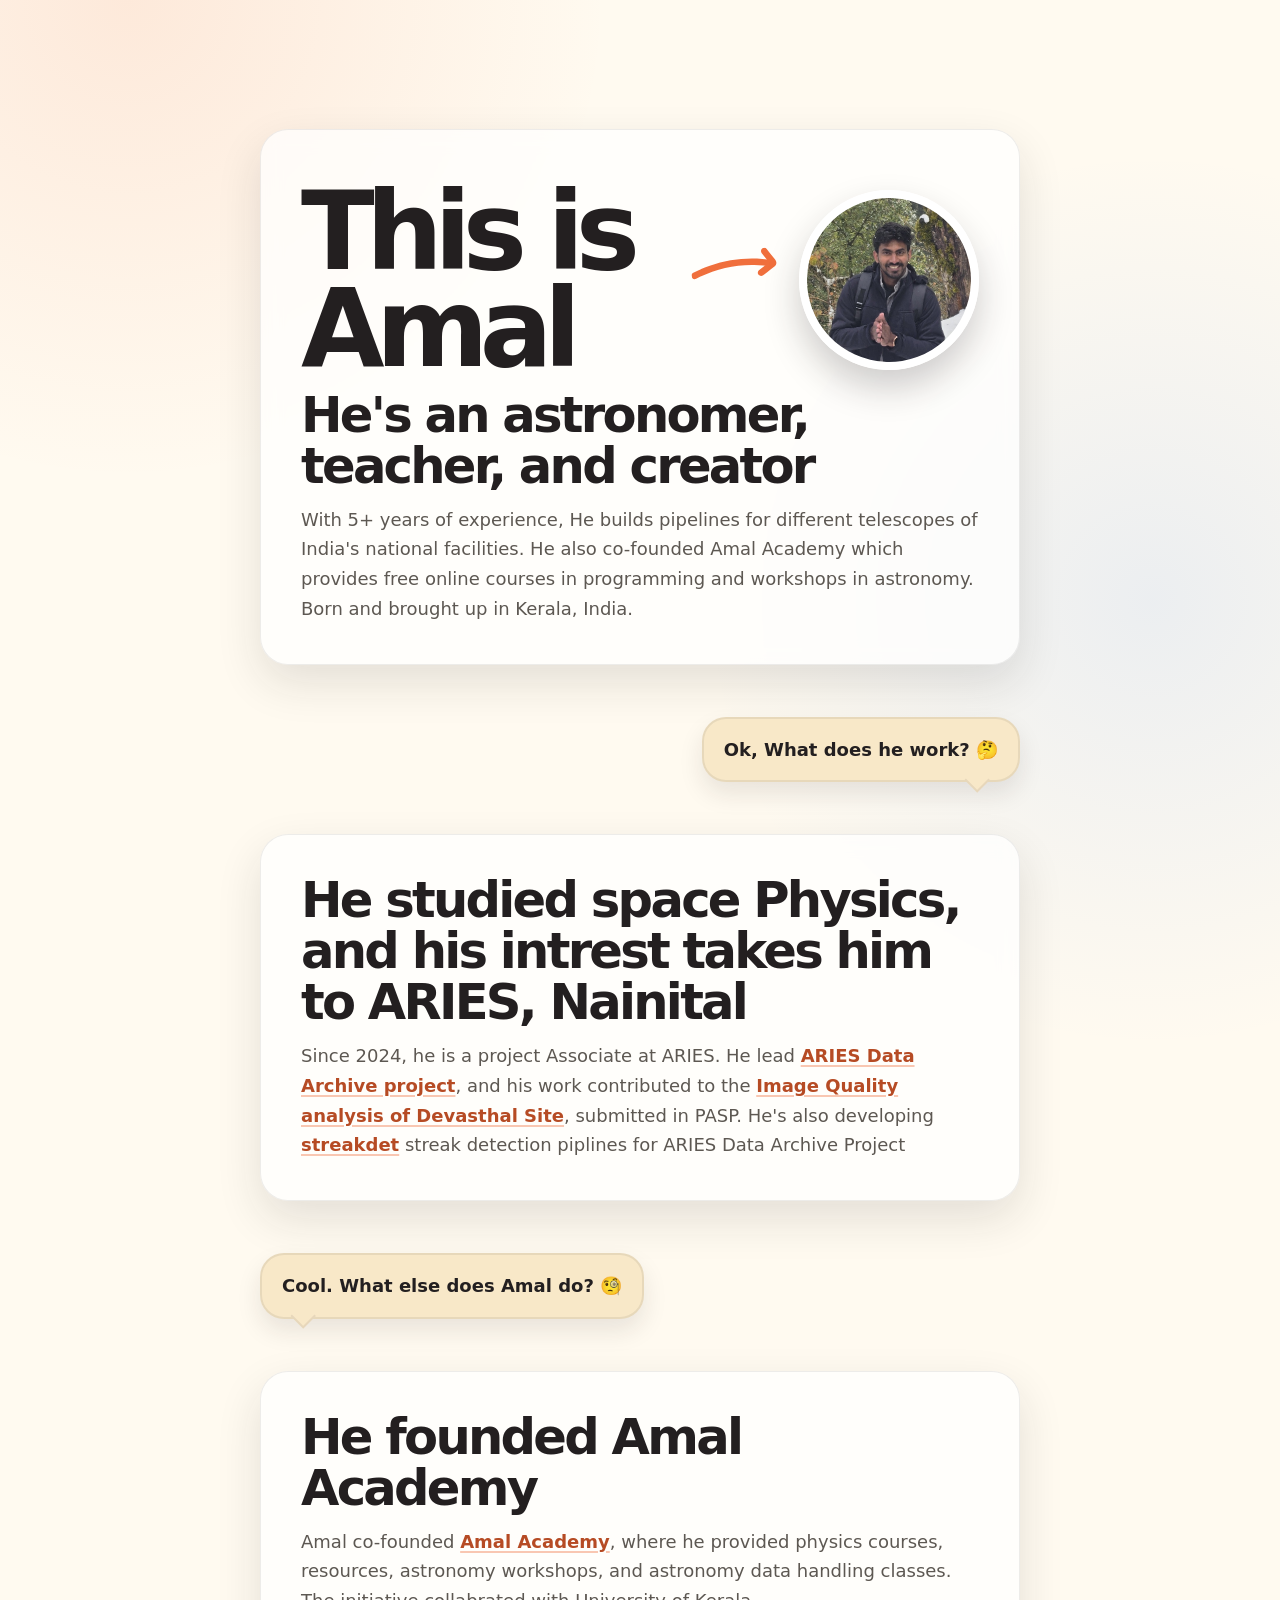
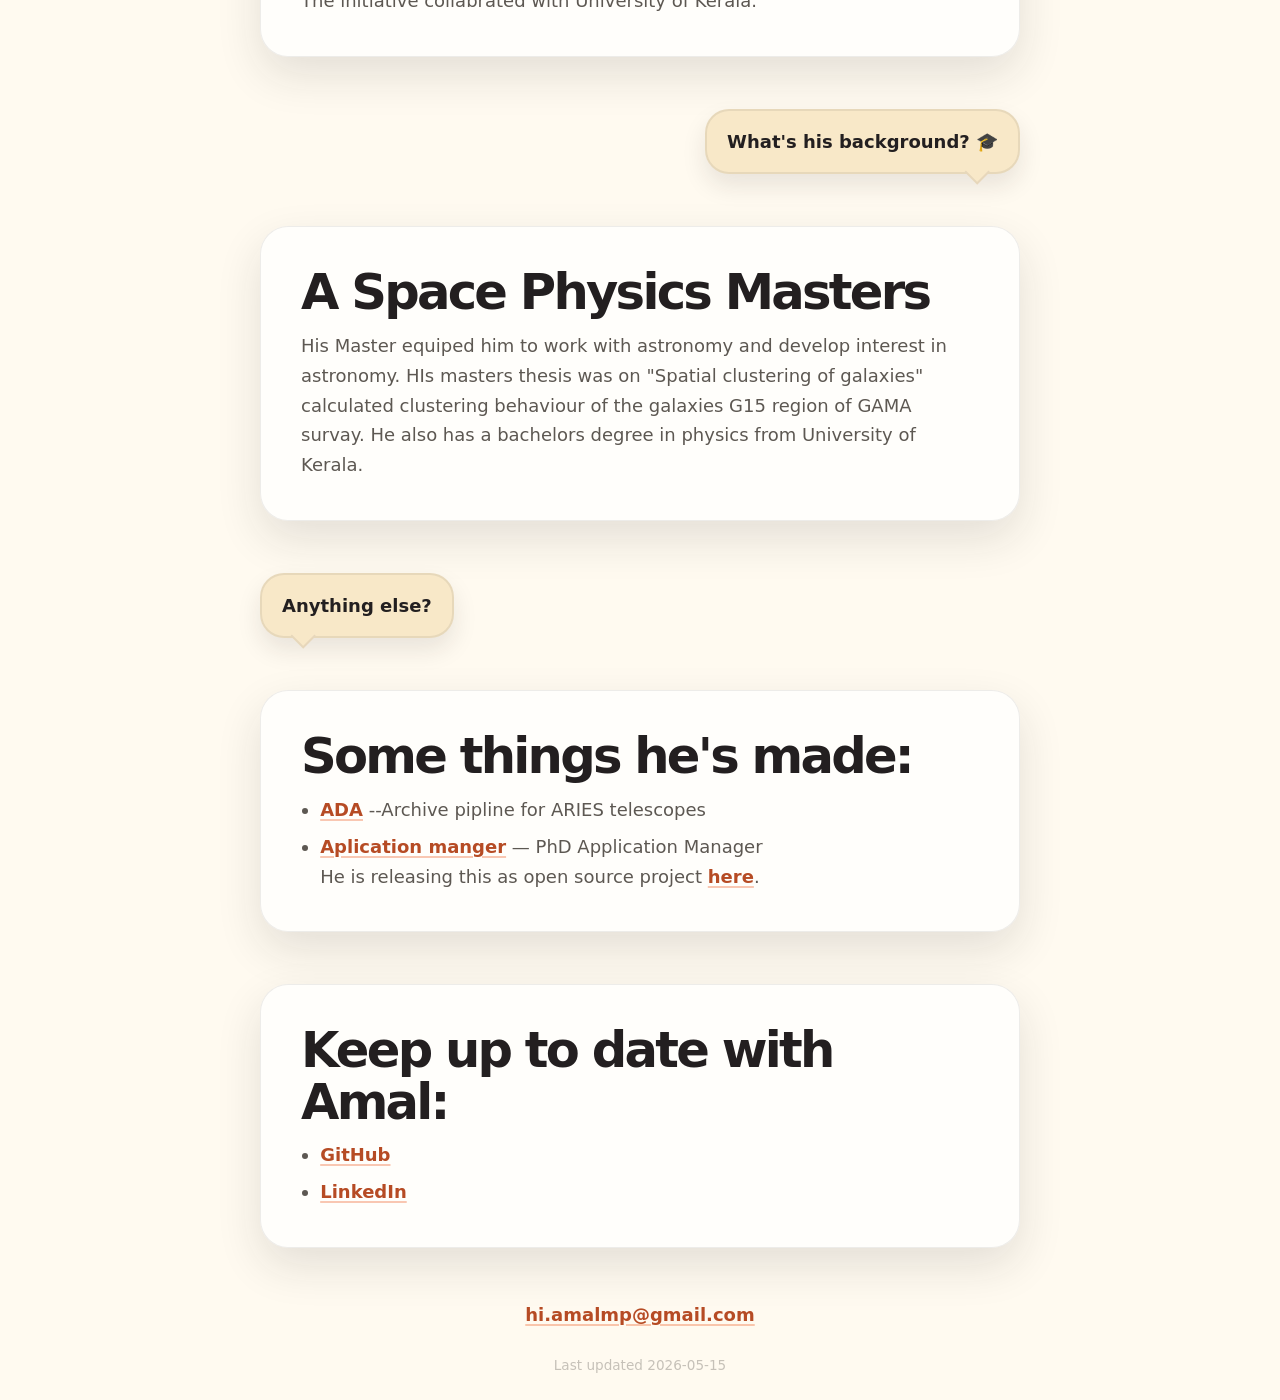
==== index.html @ 7bfc57bb "small corrections" ====
<!DOCTYPE html>
<html lang="en">
  <head>
    <meta charset="UTF-8" />
    <meta name="viewport" content="width=device-width, initial-scale=1" />
    <title>Amal MP</title>
    <meta
      name="description"
      content="Amal MP— astronomer, teacher, and creator."
    />
    <meta
      name="keywords"
      content="Amal MP, Astronomer, Teacher, Creator, Astrophysics, Image Quality, Air Quality, open-seneca, Observatory Software, University of Kerala, ARIES, Project Associate"
    />
    <meta property="og:title" content="Amal MP" />
    <meta property="og:type" content="website" />
    <meta
      property="og:description"
      content="Amal MP— astronomer, teacher, and creator based in India."
    />
    <meta property="og:image" content="/amal-photo.jpg" />
    <meta property="og:url" content="#" />
    <link rel="icon" type="image/x-icon" href="https://www.ppp.one/favicon.png" />
    <link rel="stylesheet" href="style.css" />
  </head>
  <body>
    <main>
      <section>
        <div class="hero">
          <h1>This is Amal</h1>
          <svg
            xmlns="http://www.w3.org/2000/svg"
            id="arrow"
            viewBox="00 0 85.76062 25.94"
            creator="Katerina Limpitsouni"
            aria-hidden="true"
            focusable="false" -->
          >
            <path
              d="M3.0696,14.35003c14.77852-4.66461,30.54831-5.6899,45.76236-2.61603,4.44585,.89825,8.8161,2.1243,13.095,3.6261,1.274,.44715,2.73515-.50817,3.0753-1.7461,.37901-1.37937-.46745-2.62652-1.7461-3.0753C47.82195,5.12165,31.2588,3.6356,15.11839,6.30519c-4.53218,.74961-8.99807,1.84099-13.37799,3.22345C-1.31727,10.49374-.01125,15.32246,3.0696,14.35003h0Z"
              origin="undraw"
            ></path> 
             <path
              d="M55.97417,3.76117l2.58581,4.86421,1.32984,2.5016,.66492,1.2508c.08649,.16269,.16913,.42327,.29552,.55591-.51452-.53997,1.42541-2.15361,.51312-1.82543-.8054,.28974-1.58804,.8423-2.34456,1.24356-.82749,.4389-1.65498,.87781-2.48247,1.31671-1.65498,.87781-3.30996,1.75562-4.96494,2.63342-1.15699,.61367-1.60767,2.31798-.89688,3.42047,.75851,1.17651,2.18291,1.55329,3.42047,.89688,1.93081-1.02411,3.86162-2.04822,5.79243-3.07233,.91943-.48767,1.83887-.97534,2.7583-1.46301,1.14784-.60882,2.34415-1.1119,2.8815-2.38522,.54904-1.30103,.0367-2.54313-.58127-3.70559l-1.55149-2.91853c-1.03432-1.94569-2.06865-3.89137-3.10297-5.83706-.61473-1.15638-2.31725-1.60814-3.42047-.89688-1.17565,.75796-1.55443,2.18355-.89688,3.42047h0Z"
            ></path>
          </svg>
          <img
            src="/amal-photo.jpg"
            id="pf"
            alt="Profile photo"
            fetchpriority="high"
            decoding="async"
            loading="eager"
            height="180"
          />
        </div>

        <h2>He's an astronomer, teacher, and creator</h2>
        <p>
          With 5+ years of experience, He builds pipelines for different telescopes of India's national facilities. He also co-founded Amal Academy which provides 
          free online courses in programming and workshops in astronomy. Born and brought up in Kerala, India.
      </section>

      <div class="speech">
        <div class="bubble">
          Ok, What does he work? 🤔
          <span class="arrow"></span>
        </div>
      </div>

      <section>
        <h2>
          He studied space Physics, and his intrest takes him to ARIES, Nainital
        </h2>
        <p>
          Since 2024, he is a project Associate at ARIES. He lead
          <a href="https://github.com/mp-amal/ARIES-archive" target="_blank" rel="noopener noreferrer"
            >ARIES Data Archive project</a
          >, and his work contributed to the
          <a href="#" target="_blank" rel="noopener noreferrer"
            >Image Quality analysis of Devasthal Site</a
          >, submitted in PASP. He's also developing
          <a href="#" target="_blank" rel="noopener noreferrer">streakdet</a> streak detection piplines for ARIES Data Archive Project
        </p>
      </section>

      <div class="speech">
        <div class="bubble">
          Cool. What else does Amal do? 🧐
          <span class="arrow"></span>
        </div>
      </div>

      <section>
        <h2>He founded Amal Academy</h2>
        <p>
          Amal co-founded
          <a href="https://play.google.com/store/apps/details?id=co.penny.uaugv&hl=en" target="_blank" rel="noopener noreferrer">Amal Academy</a>,
          where he provided physics courses, resources, astronomy workshops, and astronomy data handling classes. The initiative collabrated with University of Kerala. 
          <!-- The work
          led to a method for
          <a href="https://www.nature.com/articles/s44407-025-00038-1" target="_blank" rel="noopener noreferrer"
            >detecting urban PM2.5 hotspots</a
          >, published in npj Clean Air. In 2025, open-seneca donated a large
          number of portable sensors to initiatives around the world. -->
        </p>
      </section>

      <div class="speech">
        <div class="bubble">
          What's his background? 🎓
          <span class="arrow"></span>
        </div>
      </div>

      <section>
        <h2>A Space Physics Masters</h2>
        <p>
          His Master equiped him to work with astronomy and develop interest in astronomy. HIs masters thesis was on "Spatial clustering of galaxies" calculated clustering behaviour of the galaxies G15 region of GAMA survay. He also has a bachelors degree in physics from University of Kerala.
        </p>
      </section>

      <div class="speech">
        <div class="bubble">
          Anything else?
          <span class="arrow"></span>
        </div>
      </div>

      <section>
        <h2>Some things he's made:</h2>
        <ul>
          <li>
            <a href="https://github.com/mp-amal/ARIES-archive" target="_blank" rel="noopener noreferrer">ADA</a>
            --Archive pipline for ARIES  telescopes
          </li>
          <li>
            <a href="https://github.com/mp-amal/Application-mangaer" target="_blank" rel="noopener noreferrer">Aplication manger</a>
            — PhD Application Manager
            <p>He is releasing this as open source project <a href="https://github.com/mp-amal/Application-mangaer" target="_blank" rel="noopener noreferrer">here</a>.</p>
          </li>
          <!-- <li>
            <a href="https://weatherflip.com/" target="_blank" rel="noopener noreferrer">weatherflip</a>
            — find your perfect weather
          </li> -->
        </ul>
      </section>

      <section>
        <h2>Keep up to date with Amal:</h2>
        <ul>
          <li>
            <a href="https://github.com/mp-amal" target="_blank" rel="noopener noreferrer">GitHub</a>
          </li>
          <li>
            <a href="https://www.linkedin.com/in/amal-mp-spacescince-guy/" target="_blank" rel="noopener noreferrer"
              >LinkedIn</a
            >
          </li>
          <!-- <li>
            <a href="https://scholar.google.co.uk/citations?user=hqzqqhYAAAAJ&amp;hl=en" target="_blank" rel="noopener noreferrer"
              >Google Scholar</a
            >
          </li> -->
        </ul>
      </section>

      <p class="resume-link">
        <!-- <a href="https://www.ppp.one/PPP_resume.pdf">Contact him</a> -->
        <a href="mailto:hi.amalmp@gmail.com">hi.amalmp@gmail.com</a>
      </p>
      <p class="last-updated">Last updated 2026-05-15</p>
    </main>

    <script
      data-goatcounter="https://pppone.goatcounter.com/count"
      async
      src="//gc.zgo.at/count.js"
    ></script>
  </body>
</html>
---- style.css ----
:root {
  color-scheme: light;
  --bg: #fffaf0;
  --surface: #ffffff;
  --ink: #231f20;
  --muted: #5d5852;
  --accent: #f06f3c;
  --accent-dark: #b64b24;
  --bubble: #f8e8c8;
  --shadow: 0 18px 45px rgba(35, 31, 32, 0.12);
  --radius: 28px;
  --content: 760px;
  font-family: Inter, ui-sans-serif, system-ui, -apple-system, BlinkMacSystemFont,
    "Segoe UI", sans-serif;
}

* {
  box-sizing: border-box;
}

html {
  min-height: 100%;
  scroll-behavior: smooth;
}

body {
  min-height: 100%;
  margin: 0;
  background:
    radial-gradient(circle at 10% 0%, rgba(240, 111, 60, 0.12), transparent 30rem),
    radial-gradient(circle at 90% 20%, rgba(66, 135, 245, 0.1), transparent 28rem),
    var(--bg);
  color: var(--ink);
  font-size: clamp(1rem, 0.94rem + 0.28vw, 1.125rem);
  line-height: 1.65;
}

main {
  width: min(calc(100% - 2rem), var(--content));
  margin: 0 auto;
  padding: clamp(2rem, 6vw, 5rem) 0 1.5rem;
}

section {
  margin: clamp(1.75rem, 5vw, 3.25rem) 0;
  padding: clamp(1.5rem, 4vw, 2.5rem);
  background: rgba(255, 255, 255, 0.72);
  border: 1px solid rgba(35, 31, 32, 0.08);
  border-radius: var(--radius);
  box-shadow: var(--shadow);
  backdrop-filter: blur(10px);
}

.hero {
  position: relative;
  display: grid;
  grid-template-columns: 1fr auto;
  align-items: center;
  gap: clamp(1rem, 4vw, 2rem);
  min-height: 220px;
}

h1,
h2,
p,
ul {
  margin-top: 0;
}

h1 {
  max-width: 8ch;
  margin-bottom: 0;
  font-size: clamp(3rem, 11vw, 6.75rem);
  line-height: 0.9;
  letter-spacing: -0.08em;
}

h2 {
  margin-bottom: 0.8rem;
  font-size: clamp(1.65rem, 5vw, 3.1rem);
  line-height: 1.03;
  letter-spacing: -0.055em;
}

p,
ul {
  color: var(--muted);
}

p:last-child,
ul:last-child {
  margin-bottom: 0;
}

ul {
  padding-left: 1.2rem;
}

li + li {
  margin-top: 0.45rem;
}

a {
  color: var(--accent-dark);
  font-weight: 700;
  text-decoration-color: rgba(240, 111, 60, 0.38);
  text-decoration-thickness: 0.12em;
  text-underline-offset: 0.18em;
  transition: color 160ms ease, text-decoration-color 160ms ease;
}

a:hover,
a:focus-visible {
  color: var(--accent);
  text-decoration-color: currentColor;
}

#pf {
  width: clamp(8.5rem, 26vw, 11.25rem);
  height: clamp(8.5rem, 26vw, 11.25rem);
  object-fit: cover;
  border: 8px solid var(--surface);
  border-radius: 50%;
  box-shadow: 0 18px 35px rgba(35, 31, 32, 0.22);
  transform: rotate(2deg);
}

#arrow {
  position: absolute;
  right: clamp(7.4rem, 22vw, 11rem);
  top: 37%;
  width: clamp(4.2rem, 15vw, 7rem);
  fill: var(--accent);
  transform: rotate(-10deg);
}

.speech {
  display: flex;
  margin: clamp(1.25rem, 5vw, 2.6rem) 0;
}

.speech:nth-of-type(odd) {
  justify-content: flex-end;
}

.bubble {
  position: relative;
  max-width: min(100%, 430px);
  padding: 1rem 1.25rem;
  background: var(--bubble);
  border: 2px solid rgba(35, 31, 32, 0.08);
  border-radius: 24px;
  color: var(--ink);
  font-weight: 800;
  box-shadow: 0 12px 25px rgba(35, 31, 32, 0.1);
}

.bubble .arrow {
  position: absolute;
  bottom: -0.55rem;
  left: 2rem;
  width: 1.15rem;
  height: 1.15rem;
  background: inherit;
  border-right: 2px solid rgba(35, 31, 32, 0.08);
  border-bottom: 2px solid rgba(35, 31, 32, 0.08);
  transform: rotate(45deg);
}

.speech:nth-of-type(odd) .bubble .arrow {
  right: 2rem;
  left: auto;
}

.resume-link,
.last-updated {
  text-align: center;
}

.resume-link {
  margin-bottom: 24px;
}

.last-updated {
  font-size: 0.85rem;
  opacity: 0.35;
}

@media (max-width: 620px) {
  main {
    width: min(calc(100% - 1rem), var(--content));
    padding-top: 1rem;
  }

  section {
    border-radius: 22px;
  }

  .hero {
    grid-template-columns: 1fr;
    justify-items: center;
    text-align: center;
  }

  h1 {
    max-width: 7ch;
  }

  #pf {
    order: -1;
  }

  #arrow {
    right: 50%;
    top: 46%;
    transform: translateX(105%) rotate(32deg);
  }

  .speech,
  .speech:nth-of-type(odd) {
    justify-content: center;
  }

  .bubble {
    width: 100%;
  }
}

@media (prefers-reduced-motion: reduce) {
  *,
  *::before,
  *::after {
    scroll-behavior: auto !important;
    transition-duration: 0.01ms !important;
    animation-duration: 0.01ms !important;
    animation-iteration-count: 1 !important;
  }
}
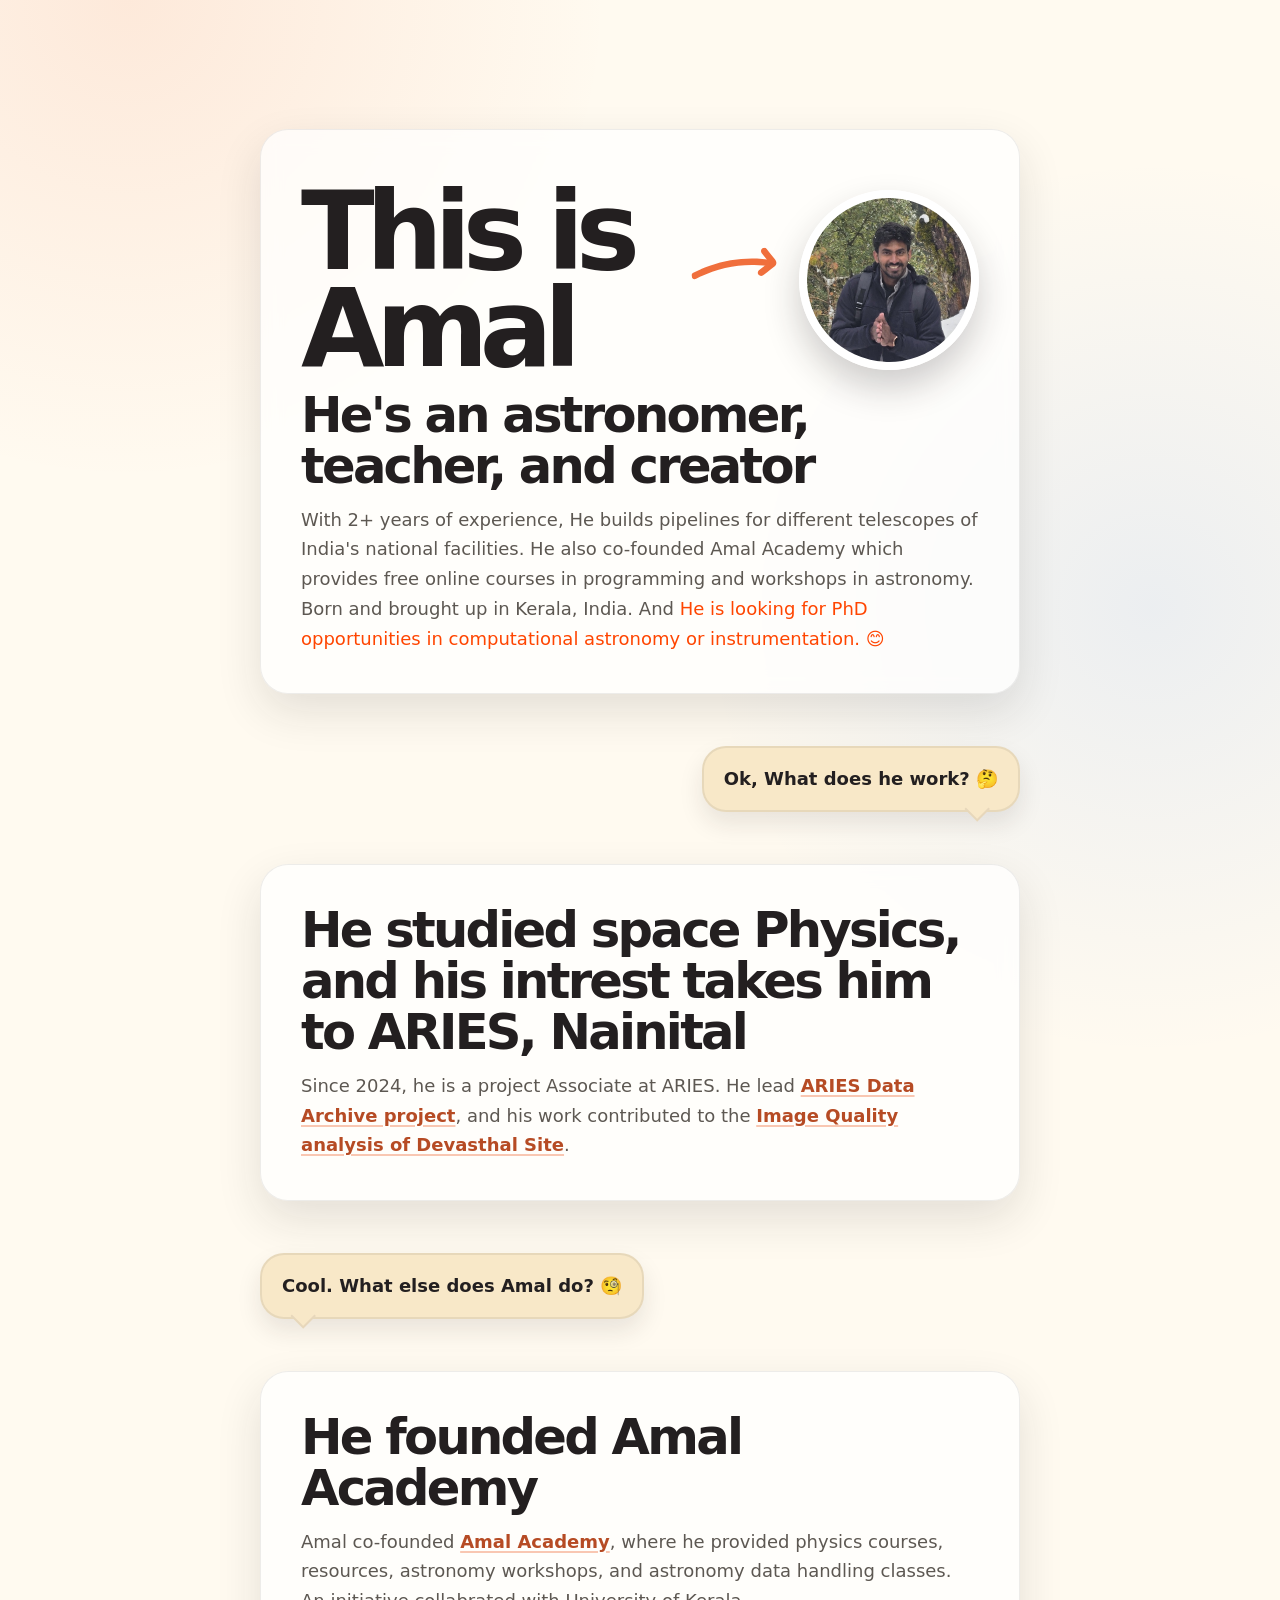
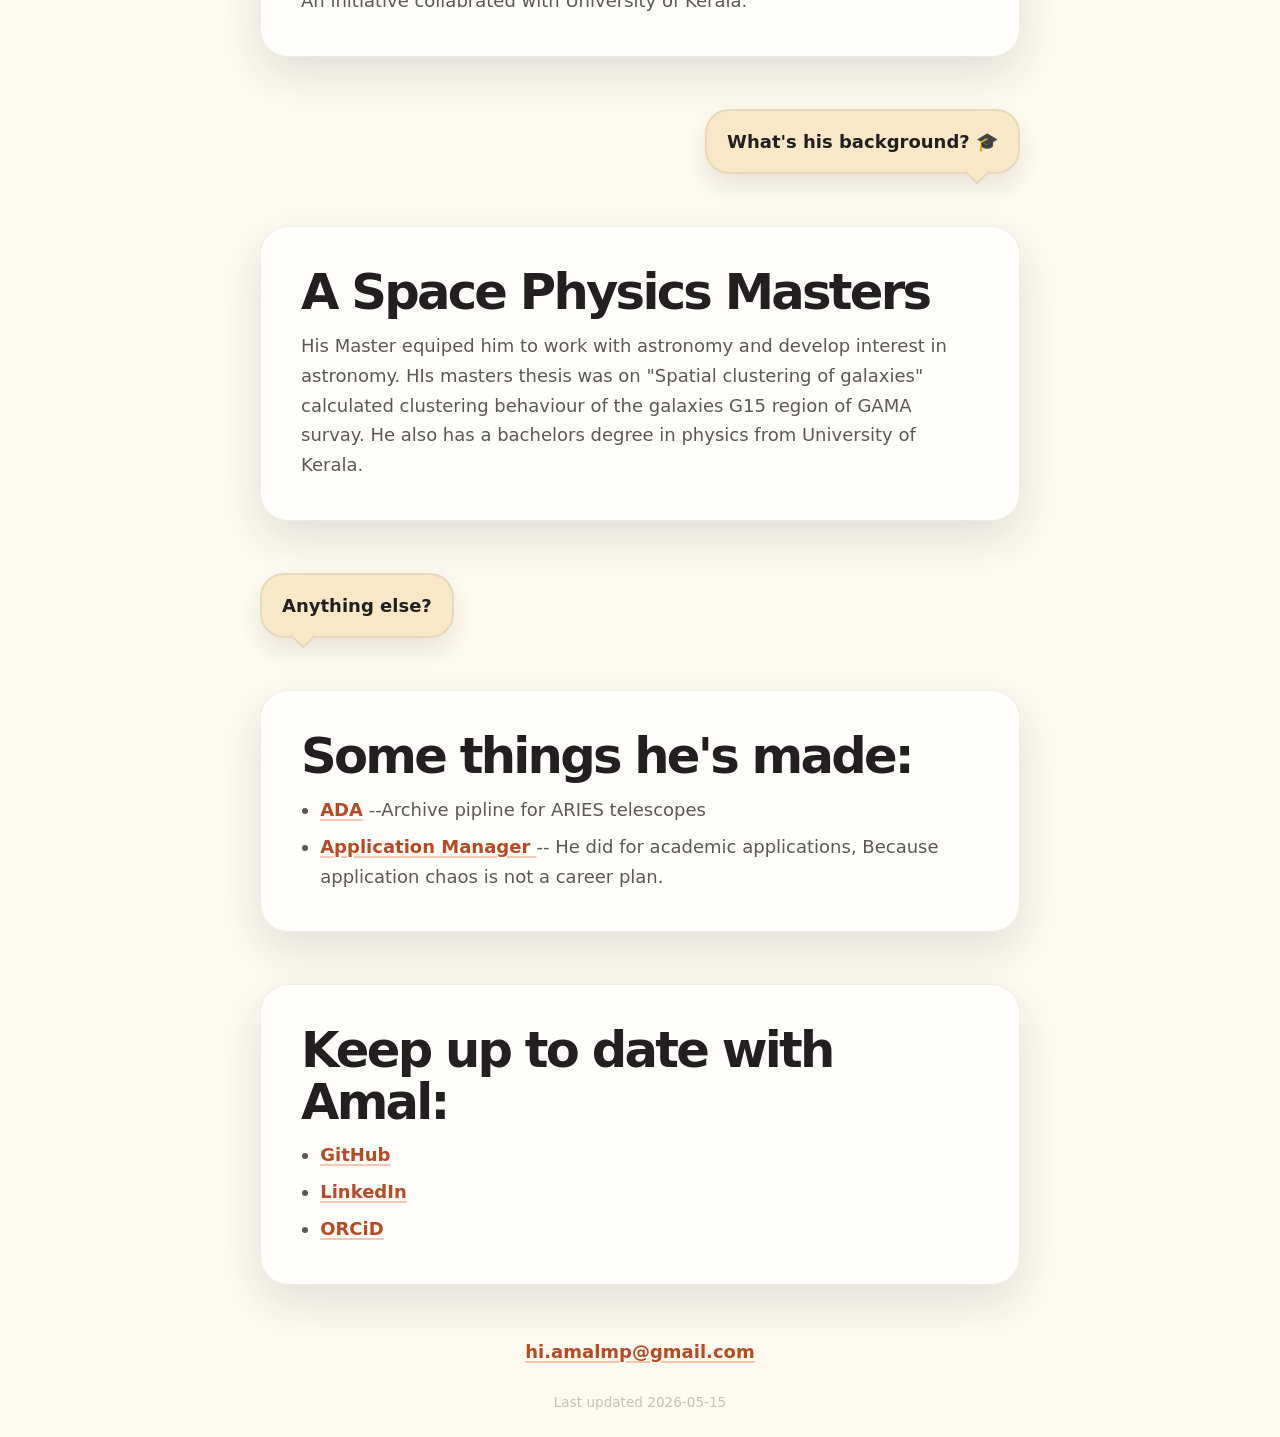
==== commit 0e7c80d2: "Changes  with upgrade" ====
--- a/index.html
+++ b/index.html
@@ -57,8 +57,9 @@
 
         <h2>He's an astronomer, teacher, and creator</h2>
         <p>
-          With 5+ years of experience, He builds pipelines for different telescopes of India's national facilities. He also co-founded Amal Academy which provides 
-          free online courses in programming and workshops in astronomy. Born and brought up in Kerala, India.
+          With 2+ years of experience, He builds pipelines for different telescopes of India's national facilities. He also co-founded Amal Academy which
+          provides free online courses in programming and workshops in astronomy. Born and brought up in Kerala, India. And <span style="color:orangered">He is looking for PhD opportunities in computational astronomy or instrumentation. 😊</span>
+        </p>
       </section>
 
       <div class="speech">
@@ -79,8 +80,9 @@
           >, and his work contributed to the
           <a href="#" target="_blank" rel="noopener noreferrer"
             >Image Quality analysis of Devasthal Site</a
-          >, submitted in PASP. He's also developing
-          <a href="#" target="_blank" rel="noopener noreferrer">streakdet</a> streak detection piplines for ARIES Data Archive Project
+          >. 
+          <!-- He's also developing -->
+          <!-- <a href="#" target="_blank" rel="noopener noreferrer">streakdet</a> streak detection piplines for ARIES Data Archive Project -->
         </p>
       </section>
 
@@ -96,7 +98,7 @@
         <p>
           Amal co-founded
           <a href="https://play.google.com/store/apps/details?id=co.penny.uaugv&hl=en" target="_blank" rel="noopener noreferrer">Amal Academy</a>,
-          where he provided physics courses, resources, astronomy workshops, and astronomy data handling classes. The initiative collabrated with University of Kerala. 
+          where he provided physics courses, resources, astronomy workshops, and astronomy data handling classes. An initiative collabrated with University of Kerala. 
           <!-- The work
           led to a method for
           <a href="https://www.nature.com/articles/s44407-025-00038-1" target="_blank" rel="noopener noreferrer"
@@ -134,11 +136,15 @@
             <a href="https://github.com/mp-amal/ARIES-archive" target="_blank" rel="noopener noreferrer">ADA</a>
             --Archive pipline for ARIES  telescopes
           </li>
+
           <li>
-            <a href="https://github.com/mp-amal/Application-mangaer" target="_blank" rel="noopener noreferrer">Aplication manger</a>
-            — PhD Application Manager
-            <p>He is releasing this as open source project <a href="https://github.com/mp-amal/Application-mangaer" target="_blank" rel="noopener noreferrer">here</a>.</p>
+            <a href="https://github.com/mp-amal/Application-mangaer" target="_blank" rel="noopener noreferrer">
+              Application Manager
+            </a>
+            -- He did for academic applications, Because application chaos is not a career plan.
           </li>
+
+
           <!-- <li>
             <a href="https://weatherflip.com/" target="_blank" rel="noopener noreferrer">weatherflip</a>
             — find your perfect weather
@@ -155,6 +161,11 @@
           <li>
             <a href="https://www.linkedin.com/in/amal-mp-spacescince-guy/" target="_blank" rel="noopener noreferrer"
               >LinkedIn</a
+            >
+          </li>
+          <li>
+            <a href="https://orcid.org/0009-0004-7058-0562" target="_blank" rel="noopener noreferrer"
+              >ORCiD</a
             >
           </li>
           <!-- <li>
